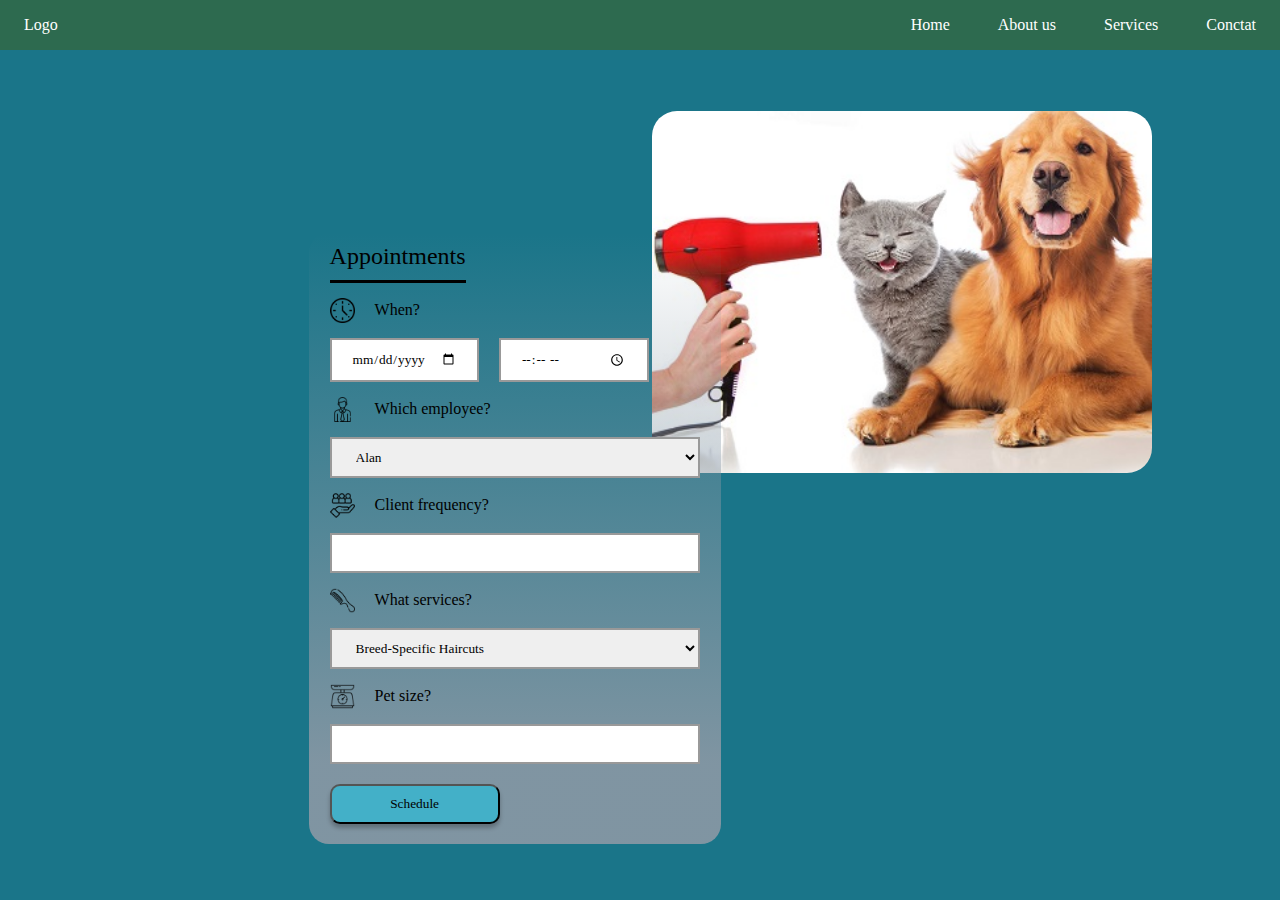
==== calendar/index.html @ 7d8e7fdd "Merge pull request #5 from Quangcaow/fixes" ====
<!DOCTYPE html>
<html lang="en">

<head>
    <meta charset="UTF-8">
    <meta http-equiv="X-UA-Compatible" content="IE=edge">
    <meta name="viewport" content="width=device-width, initial-scale=1.0">
    <title>Pet groomer</title>
    <link rel="stylesheet" href="../styles.css">
</head>

<body>
    
        <nav class="top-navbar">
            <div class="logo">Logo</div>
            <ul class="top-navbar-links">
                <li><a href="#">Home</a></li>
                <li><a href="#about-us">About us</a></li>
                <li><a href="#services">Services</a></li>
                <li><a href="#contact">Conctat</a></li>
            </ul>
        </nav>
    <section class="appointment">
        <div class="blocks">
            <div class="block1">
                <form action="">
                    <fieldset>
                        <legend>Appointments</legend>
                        <label for="when"><img src="../img/clock.png" alt="">When?</label>
                        <div>
                            <input type="date" name="when" min="2021-01-01" max="2035-31-12" required>
                            <input type="time" name="when" required>
                        </div>

                        <label for="employee"><img src="../img/employee.png" alt="">Which employee?</label>
                        <select name="employee" id="employee">
                            <option value="alan">Alan</option>
                            <option value="quang">Quang</option>
                            <option value="kameela">Kameela</option>
                            <option value="smaillimp">Smaillim</option>
                          </select>
                        <!-- <input type="text" name="employee"> -->

                        <label for="client"><img src="../img/target.png" alt="">Client frequency?</label>
                        <input type="text" name="client">

                        <label for="services"><img src="../img/hair-comb.png" alt="">What services?</label>
                        <select name="employee" id="service">
                            <option value="haircut">Breed-Specific Haircuts</option>
                            <option value="bath">Baths for every breed</option>
                            <option value="customise">Customized packages</option>
                            <option value="walk-in">Walk-In Services</option>
                        </select>
                        <!-- <input type="text" name="services"> -->

                        <label for="size"><img src="../img/weighing-machine.png" alt="">Pet size?</label>
                        <input type="text" name="size">
                    </fieldset>
                    <button type="submit">Schedule</button>
                </form>
            </div>

            <div class="block2">
                <img src="../img/pets-grooming.jpg" alt="">
            </div>

    </section>

    <script src="/scripts.js"></script>
</body>

</html>
---- styles.css ----
* {
  box-sizing: border-box;
  font-family: "Times New Roman", Times, serif;
  margin: 0;
  scroll-behavior: smooth;
  padding: 0;
}

header {
  background-color: rgb(255, 255, 255);
  display: flex;
  flex-direction: column;
  height: 100vh;
  text-align: center;
}

.top-navbar {
  align-items: center;
  background-color: rgb(45, 106, 79);
  display: flex;
  justify-content: space-between;
}

.top-navbar-links {
  display: flex;
  list-style: none;
}

.logo {
  color: rgb(255, 255, 255);
  padding: 1rem 1.5rem;
}

.top-navbar-links a {
  display: inline-block;
  color: rgb(255, 255, 255);
  padding: 1rem 1.5rem;
  text-decoration: none;
}

.top-navbar-links a:hover {
  background-color: rgb(255, 255, 255);
  border-radius: 10px;
  color: rgb(45, 106, 79);
}

h1 {
  margin: 5rem;
  margin-bottom: 1rem;
}

.cards {
  display: flex;
  flex-wrap: wrap;
  justify-content: space-around;
  text-align: center;
}

.card {
  flex: 0 0 calc(50% - 2em);
  background-color: rgb(182, 182, 116);
  border-radius: 15px;
  margin-top: 4rem;
  max-width: 300px;
  max-height: 350px;
}

.card-image {
  height: 350px;
  max-width: 300px;
  max-height: 350px;
  width: 300px;
}

html {
  background: #1a7589;
}

.appointment {
  display: flex;
  width: 100vw;
  justify-content: center;
  align-items: center;
  margin: 0 auto;
}

legend {
  font-size: 1.5rem;
  padding-top: 10px;
  padding-bottom: 10px;
  border-bottom: 3px solid black;
}

.blocks {
  display: grid;
  place-items: center;
}

.block2 {
  grid-column: 2 / span 2;
  grid-row: 1 / span 2;
  z-index: -1;
  width: 50%;
}

.block2 img {
  width: 500px;
  height: 100%;
  border-radius: 25px;
}

.block1 img {
  width: 25px;
  height: 25px;
}

.block1 {
  display: flex;
  flex-wrap: wrap;
  flex-direction: column;
  align-items: center;
  width: 40%;
  grid-column: 1 / span 2;
  grid-row: 2 / span 2;
  background: linear-gradient(
    180deg,
    rgba(250, 240, 240, 0) 0%,
    rgba(132, 150, 163, 0.96) 86.77%
  );
  border-radius: 20px;
}

form {
  width: 90%;
}

fieldset {
  border: none;
  display: flex;
  flex-wrap: wrap;
  justify-content: space-between;
  padding: 0;
  margin-bottom: 20px;
}

fieldset > * {
  flex: 1 0 20rem;
}

form div {
  display: flex;
  flex-wrap: wrap;
}

div input:nth-child(2) {
  width: 150px;
  margin-left: 20px;
}

input {
  padding: 10px 20px 10px 20px;
  border: 2px solid rgb(153, 153, 153);
}
select {
  padding: 10px 20px 10px 20px;
  border: 2px solid rgb(153, 153, 153);
}
label {
  display: flex;
  align-items: center;
  padding-top: 15px;
  padding-bottom: 15px;
}
label img {
  margin-right: 20px;
}

button {
  width: 170px;
  height: 40px;
  background: #43b0c8;
  box-shadow: 0px 4px 4px rgba(0, 0, 0, 0.25);
  border-radius: 10px;
  margin-bottom: 20px;
}

@media screen and (min-width: 60em) {
  .card {
    flex: 0 1 calc(50% - 2em);
  }
}

@media screen and (min-width: 40em) {
  .card {
    flex: 0 1 calc(100% - 2em);
  }
}
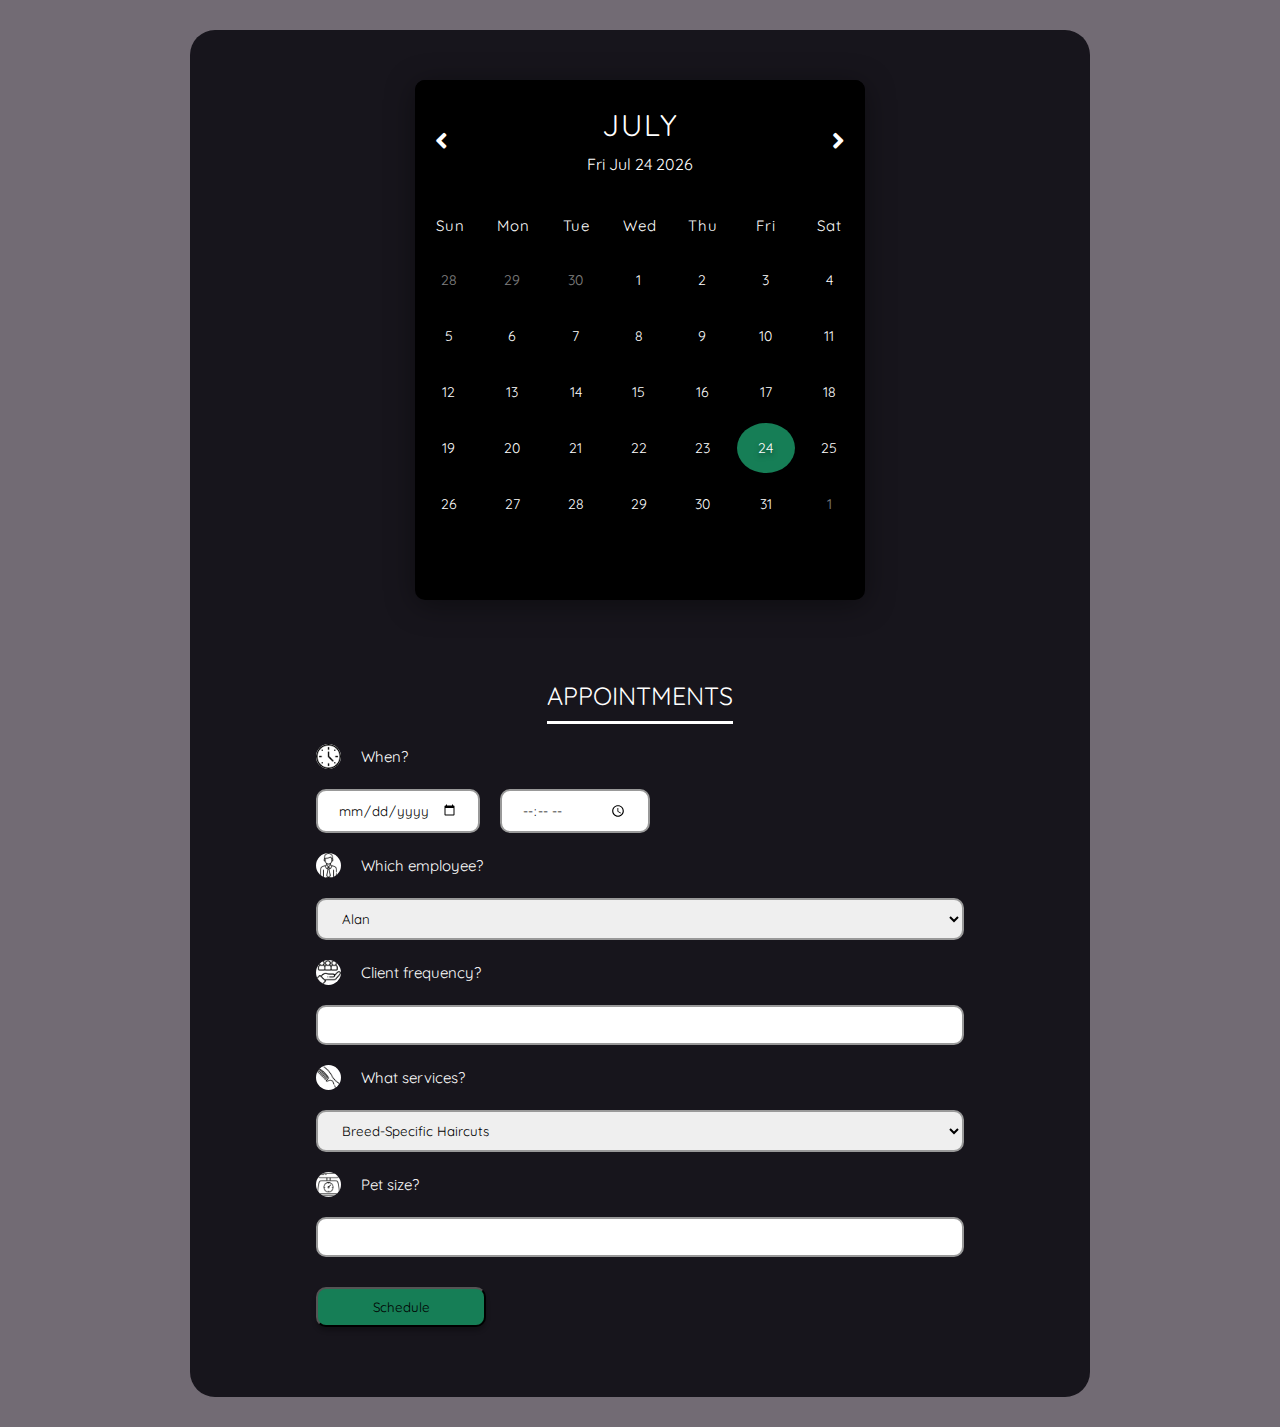
==== commit ad0a648e: "adding js file for calendar" ====
--- a/calendar/index.html
+++ b/calendar/index.html
@@ -2,71 +2,78 @@
 <html lang="en">
 
 <head>
-    <meta charset="UTF-8">
-    <meta http-equiv="X-UA-Compatible" content="IE=edge">
-    <meta name="viewport" content="width=device-width, initial-scale=1.0">
+    <meta charset="UTF-8" />
+    <meta name="viewport" content="width=device-width, initial-scale=1.0" />
     <title>Pet groomer</title>
-    <link rel="stylesheet" href="../styles.css">
+    <link rel="stylesheet" href="./styles.css">
+    <link rel="stylesheet" href="https://cdnjs.cloudflare.com/ajax/libs/font-awesome/5.13.0/css/all.min.css" />
+    <link href="https://fonts.googleapis.com/css2?family=Quicksand:wght@300;400;500;600;700&display=swap"
+        rel="stylesheet" />
 </head>
 
 <body>
-    
-        <nav class="top-navbar">
-            <div class="logo">Logo</div>
-            <ul class="top-navbar-links">
-                <li><a href="#">Home</a></li>
-                <li><a href="#about-us">About us</a></li>
-                <li><a href="#services">Services</a></li>
-                <li><a href="#contact">Conctat</a></li>
-            </ul>
-        </nav>
-    <section class="appointment">
-        <div class="blocks">
-            <div class="block1">
-                <form action="">
-                    <fieldset>
-                        <legend>Appointments</legend>
-                        <label for="when"><img src="../img/clock.png" alt="">When?</label>
-                        <div>
-                            <input type="date" name="when" min="2021-01-01" max="2035-31-12" required>
-                            <input type="time" name="when" required>
-                        </div>
+    <div class="container">
+        <div class="calendar">
+            <div class="month">
+                <i class="fas fa-angle-left prev"></i>
+                <div class="date">
+                    <h1></h1>
+                    <p></p>
+                </div>
+                <i class="fas fa-angle-right next"></i>
+            </div>
+            <div class="weekdays">
+                <div>Sun</div>
+                <div>Mon</div>
+                <div>Tue</div>
+                <div>Wed</div>
+                <div>Thu</div>
+                <div>Fri</div>
+                <div>Sat</div>
+            </div>
+            <div class="days"> </div>
+        </div>
 
-                        <label for="employee"><img src="../img/employee.png" alt="">Which employee?</label>
-                        <select name="employee" id="employee">
-                            <option value="alan">Alan</option>
-                            <option value="quang">Quang</option>
-                            <option value="kameela">Kameela</option>
-                            <option value="smaillimp">Smaillim</option>
-                          </select>
-                        <!-- <input type="text" name="employee"> -->
+        <div class="appoitment">
+            <form action="">
+                <fieldset>
+                    <legend>Appointments</legend>
+                    <label for="when"><img src="../img/clock.png" alt="">When?</label>
+                    <div>
+                        <input type="date" name="when" min="2021-01-01" max="2035-31-12" required>
+                        <input type="time" name="when" required>
+                    </div>
 
-                        <label for="client"><img src="../img/target.png" alt="">Client frequency?</label>
-                        <input type="text" name="client">
+                    <label for="employee"><img src="../img/employee.png" alt="">Which employee?</label>
+                    <select name="employee" id="employee">
+                        <option value="alan">Alan</option>
+                        <option value="quang">Quang</option>
+                        <option value="kameela">Kameela</option>
+                        <option value="smaillimp">Smaillim</option>
+                    </select>
+                    <!-- <input type="text" name="employee"> -->
 
-                        <label for="services"><img src="../img/hair-comb.png" alt="">What services?</label>
-                        <select name="employee" id="service">
-                            <option value="haircut">Breed-Specific Haircuts</option>
-                            <option value="bath">Baths for every breed</option>
-                            <option value="customise">Customized packages</option>
-                            <option value="walk-in">Walk-In Services</option>
-                        </select>
-                        <!-- <input type="text" name="services"> -->
+                    <label for="client"><img src="../img/target.png" alt="">Client frequency?</label>
+                    <input type="text" name="client">
 
-                        <label for="size"><img src="../img/weighing-machine.png" alt="">Pet size?</label>
-                        <input type="text" name="size">
-                    </fieldset>
-                    <button type="submit">Schedule</button>
-                </form>
-            </div>
+                    <label for="services"><img src="../img/hair-comb.png" alt="">What services?</label>
+                    <select name="employee" id="service">
+                        <option value="haircut">Breed-Specific Haircuts</option>
+                        <option value="bath">Baths for every breed</option>
+                        <option value="customise">Customized packages</option>
+                        <option value="walk-in">Walk-In Services</option>
+                    </select>
+                    <!-- <input type="text" name="services"> -->
 
-            <div class="block2">
-                <img src="../img/pets-grooming.jpg" alt="">
-            </div>
+                    <label for="size"><img src="../img/weighing-machine.png" alt="">Pet size?</label>
+                    <input type="text" name="size">
+                </fieldset>
+                <button type="submit">Schedule</button>
+            </form>
+        </div>
+    </div>
 
-    </section>
-
-    <script src="/scripts.js"></script>
+    <script src="scripts.js"></script>
 </body>
 
-</html>
+</html>--- a/calendar/styles.css
+++ b/calendar/styles.css
@@ -0,0 +1,215 @@
+* {
+  margin: 0;
+  padding: 0;
+  box-sizing: border-box;
+  font-family: "Quicksand", sans-serif;
+}
+
+html {
+  font-size: 62.5%;
+}
+
+body {
+  width: 95%;
+  max-width: 90rem;
+  margin: 3rem auto;
+  background-color: #726b74;
+}
+
+.container {
+  width: 100%;
+  /* height: 100vh; */
+  background-color: #17151c;
+  color: rgb(255, 255, 255);
+  display: flex;
+  justify-content: center;
+  align-items: center;
+  border-radius: 25px;
+  flex-direction: column;
+}
+
+.calendar {
+  width: 45rem;
+  height: 52rem;
+  background-color: #000000;
+  box-shadow: 0 0.5rem 3rem rgba(0, 0, 0, 0.4);
+  border-radius: 10px;
+  margin-top: 5rem;
+  margin-bottom: 2rem;
+}
+
+.month {
+  border-radius: 10px 10px 0 0;
+  width: 100%;
+  height: 12rem;
+  background-color: #000000;
+  display: flex;
+  justify-content: space-between;
+  align-items: center;
+  padding: 0 2rem;
+  text-align: center;
+  text-shadow: 0 0.3rem 0.5rem rgba(0, 0, 0, 0.5);
+}
+
+.month i {
+  font-size: 2.5rem;
+  cursor: pointer;
+}
+
+.month h1 {
+  font-size: 3rem;
+  font-weight: 400;
+  text-transform: uppercase;
+  letter-spacing: 0.2rem;
+  margin-bottom: 1rem;
+}
+
+.month p {
+  font-size: 1.6rem;
+}
+
+.weekdays {
+  width: 100%;
+  height: 5rem;
+  padding: 0 0.4rem;
+  display: flex;
+  align-items: center;
+}
+
+.weekdays div {
+  font-size: 1.5rem;
+  font-weight: 400;
+  letter-spacing: 0.1rem;
+  width: calc(44.2rem / 7);
+  display: flex;
+  justify-content: center;
+  align-items: center;
+  text-shadow: 0 0.3rem 0.5rem rgba(0, 0, 0, 0.5);
+}
+
+.days {
+  width: 100%;
+  display: flex;
+  flex-wrap: wrap;
+  padding: 0.2rem;
+}
+
+.days div {
+  font-size: 1.4rem;
+  margin: 0.3rem;
+  width: calc(40.2rem / 7);
+  height: 5rem;
+  display: flex;
+  justify-content: center;
+  align-items: center;
+  text-shadow: 0 0.3rem 0.5rem rgba(0, 0, 0, 0.5);
+  transition: background-color 0.2s;
+  border-radius: 50%;
+}
+
+.days div:hover:not(.today) {
+  background-color: #405c51;
+  border: 0.2rem solid #777;
+  cursor: pointer;
+}
+
+.prev-date,
+.next-date {
+  opacity: 0.5;
+}
+
+.today {
+  background-color: #167e56;
+}
+
+/* Appoitment */
+
+.appoitment {
+  margin-top: 50px;
+  margin-bottom: 50px;
+  display: flex;
+  width: 80%;
+  justify-content: center;
+  align-items: center;
+}
+
+legend {
+  font-size: 2.5rem;
+  padding-top: 10px;
+  padding-bottom: 10px;
+  border-bottom: 3px solid #ffffff;
+  margin: 0 auto;
+  text-transform: uppercase;
+}
+
+.appoitment img {
+  width: 25px;
+  height: 25px;
+}
+
+form {
+  width: 90%;
+}
+
+fieldset {
+  border: none;
+  display: flex;
+  flex-wrap: wrap;
+  justify-content: space-between;
+  padding: 0;
+  margin-bottom: 20px;
+}
+
+fieldset > * {
+  flex: 1 50rem;
+}
+
+form div {
+  display: flex;
+  flex-wrap: wrap;
+}
+
+div input:nth-child(2) {
+  width: 150px;
+  margin-left: 20px;
+}
+
+input {
+  padding: 10px 20px 10px 20px;
+  border: 2px solid rgb(153, 153, 153);
+  border-radius: 10px;
+}
+
+select {
+  padding: 10px 20px 10px 20px;
+  border: 2px solid rgb(153, 153, 153);
+  border-radius: 10px;
+}
+label {
+  display: flex;
+  align-items: center;
+  padding-top: 20px;
+  padding-bottom: 20px;
+  font-size: 1.5rem;
+}
+label img {
+  margin-right: 20px;
+  background-color: #ffffff;
+  border-radius: 50%;
+}
+
+button {
+  width: 170px;
+  height: 40px;
+  background: #167e56;
+  box-shadow: 0px 4px 4px rgba(0, 0, 0, 0.25);
+  border-radius: 10px;
+  margin-top: 10px;
+  margin-bottom: 20px;
+}
+
+button:hover {
+  background-color: #405c51;
+  border: 0.2rem solid #777;
+  cursor: pointer;
+}
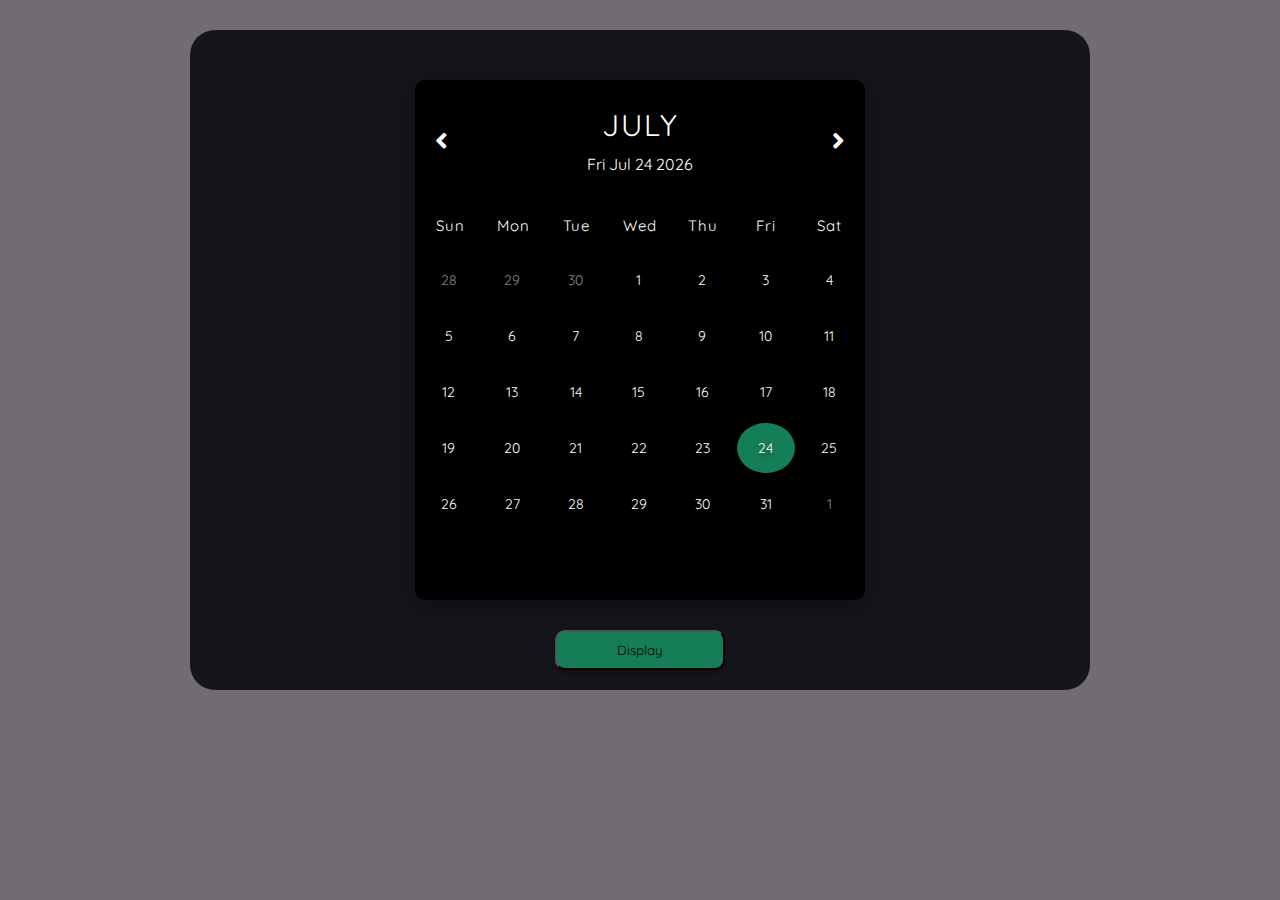
==== commit 6ff58245: "Display Pop-up form to insert the name, email and phone number" ====
--- a/calendar/index.html
+++ b/calendar/index.html
@@ -38,18 +38,21 @@
             <form action="">
                 <fieldset>
                     <legend>Appointments</legend>
-                    <label for="when"><img src="../img/clock.png" alt="">When?</label>
-                    <div>
-                        <input type="date" name="when" min="2021-01-01" max="2035-31-12" required>
-                        <input type="time" name="when" required>
-                    </div>
+                    <label for="name"><img src="../img/clock.png" alt="">Name</label>
+                    <input id="name" type="text" name="name" placeholder="Name" required>
 
+                    <label for="email"><img src="../img/clock.png" alt="">Email</label>
+                    <input id="email" type="email" name="email" placeholder="e.g.@email.e.g" required>
+
+                    <label for="phone"><img src="../img/clock.png" alt="">Phone</label>
+                    <input id="phone" type="tel" name="phone" pattern="0[0-9]{2} [0-9]{3} [0-9]{2} [0-9]{2}" placeholder="0xx xxx xx xx" required>
                     <label for="employee"><img src="../img/employee.png" alt="">Which employee?</label>
                     <select name="employee" id="employee">
                         <option value="alan">Alan</option>
                         <option value="quang">Quang</option>
                         <option value="kameela">Kameela</option>
                         <option value="smaillimp">Smaillim</option>
+                        <option value="smaillimp">Any</option>
                     </select>
                     <!-- <input type="text" name="employee"> -->
 
@@ -68,9 +71,13 @@
                     <label for="size"><img src="../img/weighing-machine.png" alt="">Pet size?</label>
                     <input type="text" name="size">
                 </fieldset>
-                <button type="submit">Schedule</button>
+                <div class="form-buttons">
+                    <button type="submit">Schedule</button>
+                    <button type="submit"><a href="/calendar/index.html">Go back</a></button>
+                </div>
             </form>
         </div>
+        <button class="btn">Display</button>
     </div>
 
     <script src="scripts.js"></script>
--- a/calendar/styles.css
+++ b/calendar/styles.css
@@ -122,7 +122,7 @@
   background-color: #167e56;
 }
 
-/* Appoitment */
+/* Appoitment form */
 
 .appoitment {
   margin-top: 50px;
@@ -131,6 +131,7 @@
   width: 80%;
   justify-content: center;
   align-items: center;
+  display: none;
 }
 
 legend {
@@ -149,6 +150,7 @@
 
 form {
   width: 90%;
+  margin: 0 auto;
 }
 
 fieldset {
@@ -161,7 +163,7 @@
 }
 
 fieldset > * {
-  flex: 1 50rem;
+  flex: 1 0 35rem;
 }
 
 form div {
@@ -198,14 +200,28 @@
   border-radius: 50%;
 }
 
+.form-buttons {
+  display: flex;
+  justify-content: space-between;
+}
+
 button {
   width: 170px;
   height: 40px;
-  background: #167e56;
+  background-color: #167e56;
   box-shadow: 0px 4px 4px rgba(0, 0, 0, 0.25);
   border-radius: 10px;
   margin-top: 10px;
   margin-bottom: 20px;
+}
+
+.form-buttons button:last-child {
+  background-color: rgb(238, 255, 0);
+}
+
+button a {
+  color: #000000;
+  text-decoration: none;
 }
 
 button:hover {
@@ -213,3 +229,10 @@
   border: 0.2rem solid #777;
   cursor: pointer;
 }
+
+@media screen and (min-width: 40em) {
+  .appoitment  {
+    width: 100%;
+  }
+}
+
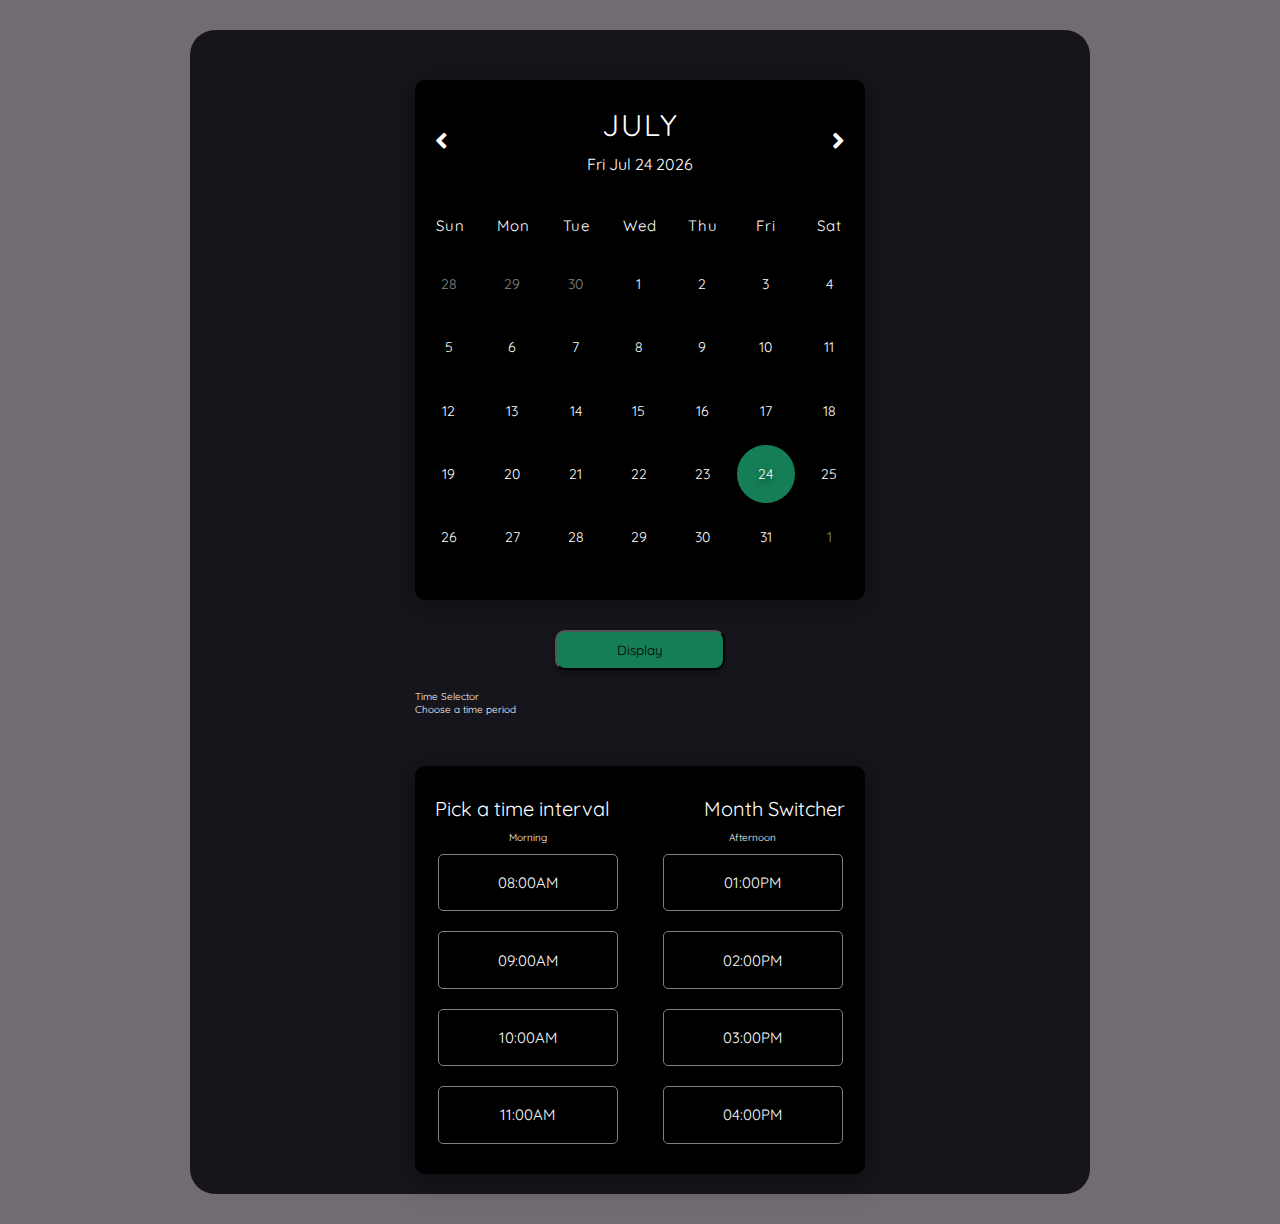
==== commit 7704446b: "Added the time picker" ====
--- a/calendar/index.html
+++ b/calendar/index.html
@@ -1,86 +1,169 @@
 <!DOCTYPE html>
 <html lang="en">
-
-<head>
+  <head>
     <meta charset="UTF-8" />
     <meta name="viewport" content="width=device-width, initial-scale=1.0" />
     <title>Pet groomer</title>
-    <link rel="stylesheet" href="./styles.css">
-    <link rel="stylesheet" href="https://cdnjs.cloudflare.com/ajax/libs/font-awesome/5.13.0/css/all.min.css" />
-    <link href="https://fonts.googleapis.com/css2?family=Quicksand:wght@300;400;500;600;700&display=swap"
-        rel="stylesheet" />
-</head>
+    <link rel="stylesheet" href="./styles.css" />
+    <link
+      rel="stylesheet"
+      href="https://cdnjs.cloudflare.com/ajax/libs/font-awesome/5.13.0/css/all.min.css"
+    />
+    <link
+      href="https://fonts.googleapis.com/css2?family=Quicksand:wght@300;400;500;600;700&display=swap"
+      rel="stylesheet"
+    />
+  </head>
 
-<body>
+  <body>
     <div class="container">
-        <div class="calendar">
-            <div class="month">
-                <i class="fas fa-angle-left prev"></i>
-                <div class="date">
-                    <h1></h1>
-                    <p></p>
-                </div>
-                <i class="fas fa-angle-right next"></i>
+      <div class="calendar">
+        <div class="month">
+          <i class="fas fa-angle-left prev"></i>
+          <div class="date">
+            <h1></h1>
+            <p></p>
+          </div>
+          <i class="fas fa-angle-right next"></i>
+        </div>
+        <div class="weekdays">
+          <div>Sun</div>
+          <div>Mon</div>
+          <div>Tue</div>
+          <div>Wed</div>
+          <div>Thu</div>
+          <div>Fri</div>
+          <div>Sat</div>
+        </div>
+        <div class="days"></div>
+      </div>
+
+      <div class="appoitment">
+        <form action="">
+          <fieldset>
+            <legend>Appointments</legend>
+            <label for="name"><img src="../img/clock.png" alt="" />Name</label>
+            <input
+              id="name"
+              type="text"
+              name="name"
+              placeholder="Name"
+              required
+            />
+
+            <label for="email"
+              ><img src="../img/clock.png" alt="" />Email</label
+            >
+            <input
+              id="email"
+              type="email"
+              name="email"
+              placeholder="e.g.@email.e.g"
+              required
+            />
+
+            <label for="phone"
+              ><img src="../img/clock.png" alt="" />Phone</label
+            >
+            <input
+              id="phone"
+              type="tel"
+              name="phone"
+              pattern="0[0-9]{2} [0-9]{3} [0-9]{2} [0-9]{2}"
+              placeholder="0xx xxx xx xx"
+              required
+            />
+            <label for="employee"
+              ><img src="../img/employee.png" alt="" />Which employee?</label
+            >
+            <select name="employee" id="employee">
+              <option value="alan">Alan</option>
+              <option value="quang">Quang</option>
+              <option value="kameela">Kameela</option>
+              <option value="smaillimp">Smaillim</option>
+              <option value="smaillimp">Any</option>
+            </select>
+            <!-- <input type="text" name="employee"> -->
+
+            <label for="client"
+              ><img src="../img/target.png" alt="" />Client frequency?</label
+            >
+            <input type="text" name="client" />
+
+            <label for="services"
+              ><img src="../img/hair-comb.png" alt="" />What services?</label
+            >
+            <select name="employee" id="service">
+              <option value="haircut">Breed-Specific Haircuts</option>
+              <option value="bath">Baths for every breed</option>
+              <option value="customise">Customized packages</option>
+              <option value="walk-in">Walk-In Services</option>
+            </select>
+            <!-- <input type="text" name="services"> -->
+
+            <label for="size"
+              ><img src="../img/weighing-machine.png" alt="" />Pet size?</label
+            >
+            <input type="text" name="size" />
+          </fieldset>
+          <div class="form-buttons">
+            <button type="submit">Schedule</button>
+            <button type="submit">
+              <a href="/calendar/index.html">Go back</a>
+            </button>
+          </div>
+        </form>
+      </div>
+      <button class="btn">Display</button>
+      <div class="time">
+        <p>Time Selector</p>
+        <p>Choose a time period</p>
+
+        <div class="time-picker">
+          <div class="time-picker__header">
+            <div class="time-picker__title">
+              <p>Pick a time interval</p>
             </div>
-            <div class="weekdays">
-                <div>Sun</div>
-                <div>Mon</div>
-                <div>Tue</div>
-                <div>Wed</div>
-                <div>Thu</div>
-                <div>Fri</div>
-                <div>Sat</div>
+            <div class="time-picker__month">
+              <p>Month Switcher</p>
             </div>
-            <div class="days"> </div>
+          </div>
+          <div class="time-picker__grid">
+            <div class="time-picker__column">
+              <p class="time-picker__morning">Morning</p>
+              <div class="time-picker__hour">
+                <p data-hour="8">08:00AM</p>
+              </div>
+              <div class="time-picker__hour">
+                <p data-hour="9">09:00AM</p>
+              </div>
+              <div class="time-picker__hour">
+                <p data-hour="10">10:00AM</p>
+              </div>
+              <div class="time-picker__hour">
+                <p data-hour="11">11:00AM</p>
+              </div>
+            </div>
+            <div class="time-picker__column">
+              <p class="time-picker__afternoon">Afternoon</p>
+              <div class="time-picker__hour">
+                <p data-hour="1">01:00PM</p>
+              </div>
+              <div class="time-picker__hour">
+                <p data-hour="2">02:00PM</p>
+              </div>
+              <div class="time-picker__hour">
+                <p data-hour="3">03:00PM</p>
+              </div>
+              <div class="time-picker__hour">
+                <p data-hour="4">04:00PM</p>
+              </div>
+            </div>
+          </div>
         </div>
-
-        <div class="appoitment">
-            <form action="">
-                <fieldset>
-                    <legend>Appointments</legend>
-                    <label for="name"><img src="../img/clock.png" alt="">Name</label>
-                    <input id="name" type="text" name="name" placeholder="Name" required>
-
-                    <label for="email"><img src="../img/clock.png" alt="">Email</label>
-                    <input id="email" type="email" name="email" placeholder="e.g.@email.e.g" required>
-
-                    <label for="phone"><img src="../img/clock.png" alt="">Phone</label>
-                    <input id="phone" type="tel" name="phone" pattern="0[0-9]{2} [0-9]{3} [0-9]{2} [0-9]{2}" placeholder="0xx xxx xx xx" required>
-                    <label for="employee"><img src="../img/employee.png" alt="">Which employee?</label>
-                    <select name="employee" id="employee">
-                        <option value="alan">Alan</option>
-                        <option value="quang">Quang</option>
-                        <option value="kameela">Kameela</option>
-                        <option value="smaillimp">Smaillim</option>
-                        <option value="smaillimp">Any</option>
-                    </select>
-                    <!-- <input type="text" name="employee"> -->
-
-                    <label for="client"><img src="../img/target.png" alt="">Client frequency?</label>
-                    <input type="text" name="client">
-
-                    <label for="services"><img src="../img/hair-comb.png" alt="">What services?</label>
-                    <select name="employee" id="service">
-                        <option value="haircut">Breed-Specific Haircuts</option>
-                        <option value="bath">Baths for every breed</option>
-                        <option value="customise">Customized packages</option>
-                        <option value="walk-in">Walk-In Services</option>
-                    </select>
-                    <!-- <input type="text" name="services"> -->
-
-                    <label for="size"><img src="../img/weighing-machine.png" alt="">Pet size?</label>
-                    <input type="text" name="size">
-                </fieldset>
-                <div class="form-buttons">
-                    <button type="submit">Schedule</button>
-                    <button type="submit"><a href="/calendar/index.html">Go back</a></button>
-                </div>
-            </form>
-        </div>
-        <button class="btn">Display</button>
+      </div>
     </div>
 
     <script src="scripts.js"></script>
-</body>
-
-</html>+  </body>
+</html>
--- a/calendar/styles.css
+++ b/calendar/styles.css
@@ -98,7 +98,7 @@
   font-size: 1.4rem;
   margin: 0.3rem;
   width: calc(40.2rem / 7);
-  height: 5rem;
+  height: calc(40.2rem / 7);
   display: flex;
   justify-content: center;
   align-items: center;
@@ -230,9 +230,63 @@
   cursor: pointer;
 }
 
+.time-picker {
+  display: flex;
+  flex-flow: column;
+  font-size: 3rem;
+  width: 45rem;
+  background-color: #000000;
+  margin-top: 5rem;
+  margin-bottom: 2rem;
+  box-shadow: rgba(0, 0, 0, 0.4) 0px 0.5rem 3rem;
+  border-radius: 10px;
+  padding: 2rem 0;
+}
+
+.time-picker__header {
+  display: flex;
+  flex-flow: row;
+  justify-content: space-between;
+  padding: 1rem 2rem;
+  font-size: 2rem;
+}
+
+.time-picker__title,
+.time-picker__month {
+  flex: 1 1 40%;
+}
+.time-picker__month {
+  text-align: right;
+}
+.time-picker__grid {
+  display: flex;
+}
+.time-picker__column {
+  flex: 1 1 45%;
+  display: flex;
+  flex-flow: column;
+  justify-content: center;
+  align-items: center;
+}
+.time-picker__morning,
+.time-picker__afternoon {
+  font-size: 10px;
+}
+.time-picker__hour {
+  width: 80%;
+  text-align: center;
+  margin: 10px;
+  border: solid 1px gray;
+  border-radius: 5px;
+  cursor: pointer;
+  height: calc(40.2rem / 7);
+  display: flex;
+  justify-content: center;
+  align-items: center;
+  font-size: 1.5rem;
+}
 @media screen and (min-width: 40em) {
-  .appoitment  {
+  .appoitment {
     width: 100%;
   }
 }
-
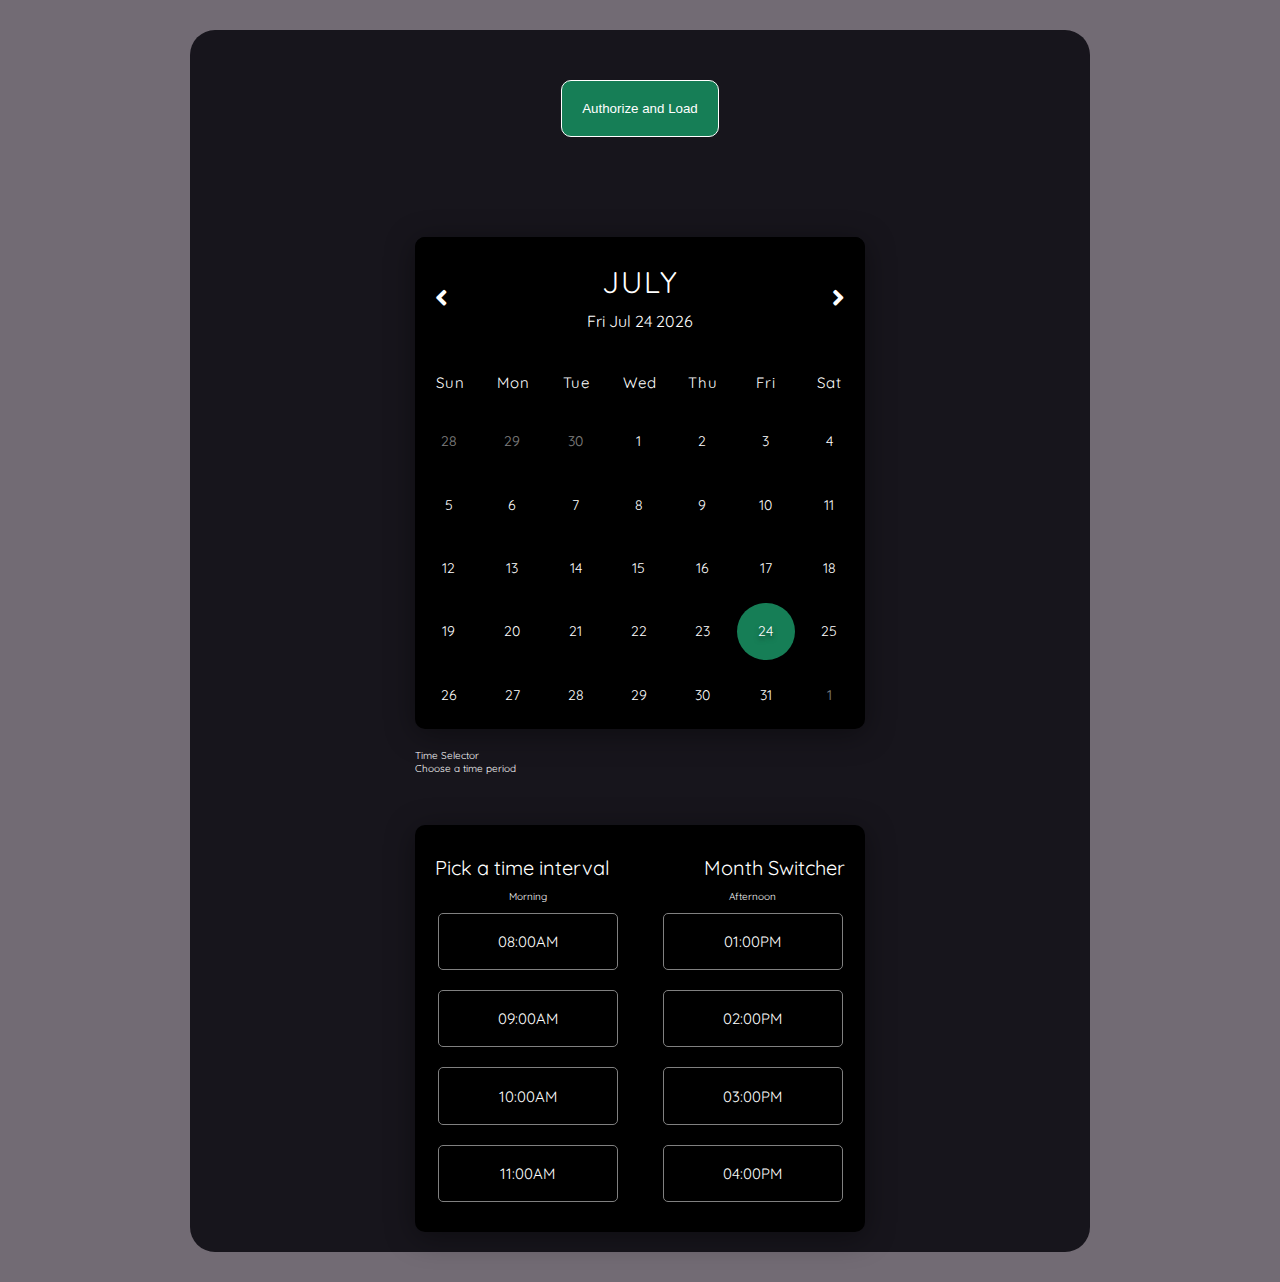
==== commit a1aba59d: "Merge pull request #13 from Quangcaow/feature-15" ====
--- a/calendar/index.html
+++ b/calendar/index.html
@@ -1,169 +1,145 @@
 <!DOCTYPE html>
 <html lang="en">
-  <head>
-    <meta charset="UTF-8" />
-    <meta name="viewport" content="width=device-width, initial-scale=1.0" />
-    <title>Pet groomer</title>
-    <link rel="stylesheet" href="./styles.css" />
-    <link
-      rel="stylesheet"
-      href="https://cdnjs.cloudflare.com/ajax/libs/font-awesome/5.13.0/css/all.min.css"
-    />
-    <link
-      href="https://fonts.googleapis.com/css2?family=Quicksand:wght@300;400;500;600;700&display=swap"
-      rel="stylesheet"
-    />
-  </head>
 
-  <body>
-    <div class="container">
-      <div class="calendar">
-        <div class="month">
-          <i class="fas fa-angle-left prev"></i>
-          <div class="date">
-            <h1></h1>
-            <p></p>
+<head>
+  <meta charset="UTF-8" />
+  <meta name="viewport" content="width=device-width, initial-scale=1.0" />
+  <title>Pet groomer</title>
+  <link rel="stylesheet" href="./styles.css" />
+  <link rel="stylesheet" href="https://cdnjs.cloudflare.com/ajax/libs/font-awesome/5.13.0/css/all.min.css" />
+  <link href="https://fonts.googleapis.com/css2?family=Quicksand:wght@300;400;500;600;700&display=swap"
+    rel="stylesheet" />
+</head>
+
+<body>
+  <div class="container">
+    <div class="button_container">
+      <button onclick="authenticate().then(loadClient)">
+        Authorize and Load
+      </button>
+    </div>
+    <div class="calendar">
+      <div class="month">
+        <i class="fas fa-angle-left prev"></i>
+        <div class="date">
+          <h1></h1>
+          <p></p>
+        </div>
+        <i class="fas fa-angle-right next"></i>
+      </div>
+      <div class="weekdays">
+        <div>Sun</div>
+        <div>Mon</div>
+        <div>Tue</div>
+        <div>Wed</div>
+        <div>Thu</div>
+        <div>Fri</div>
+        <div>Sat</div>
+      </div>
+      <div class="days"></div>
+    </div>
+
+    <div class="appoitment">
+      <form action="">
+        <fieldset>
+          <legend>Appointments</legend>
+          <label for="name"><img src="../img/clock.png" alt="" />Name</label>
+          <input id="name" type="text" name="name" placeholder="Name" required />
+
+          <label for="email"><img src="../img/clock.png" alt="" />Email</label>
+          <input id="email" type="email" name="email" placeholder="e.g.@email.e.g" required />
+
+
+          <label for="phone"><img src="../img/clock.png" alt="">Phone</label>
+
+
+          <input id="phone" type="tel" name="phone" pattern="0[0-9]{2} [0-9]{3} [0-9]{2} [0-9]{2}"
+            placeholder="0xx xxx xx xx" required>
+
+          <label for="employee"><img src="../img/employee.png" alt="">Which employee?</label>
+          <select name="employee" id="employee">
+            <option value="alan">Alan</option>
+            <option value="quang">Quang</option>
+            <option value="kameela">Kameela</option>
+            <option value="smaillimp">Smaillim</option>
+            <option value="smaillimp">Any</option>
+          </select>
+          <!-- <input type="text" name="employee"> -->
+
+
+          <label for="services"><img src="../img/hair-comb.png" alt="" />What services?</label>
+          <select name="employee" id="service">
+            <option value="haircut">Breed-Specific Haircuts</option>
+            <option value="bath">Baths for every breed</option>
+            <option value="customise">Customized packages</option>
+            <option value="walk-in">Walk-In Services</option>
+          </select>
+          <!-- <input type="text" name="services"> -->
+
+          <label for="size"><img src="../img/weighing-machine.png" alt="" />Pet size?</label>
+          <input type="text" name="size" />
+        </fieldset>
+        <div class="form-buttons">
+          <button type="submit">Schedule</button>
+          <button type="submit">
+            <a href="index.html">Go back</a>
+          </button>
+        </div>
+      </form>
+    </div>
+
+    <div class="time">
+      <p>Time Selector</p>
+      <p>Choose a time period</p>
+
+      <div class="time-picker">
+        <div class="time-picker__header">
+          <div class="time-picker__title">
+            <p>Pick a time interval</p>
           </div>
-          <i class="fas fa-angle-right next"></i>
+          <div class="time-picker__month">
+            <p>Month Switcher</p>
+          </div>
         </div>
-        <div class="weekdays">
-          <div>Sun</div>
-          <div>Mon</div>
-          <div>Tue</div>
-          <div>Wed</div>
-          <div>Thu</div>
-          <div>Fri</div>
-          <div>Sat</div>
-        </div>
-        <div class="days"></div>
-      </div>
-
-      <div class="appoitment">
-        <form action="">
-          <fieldset>
-            <legend>Appointments</legend>
-            <label for="name"><img src="../img/clock.png" alt="" />Name</label>
-            <input
-              id="name"
-              type="text"
-              name="name"
-              placeholder="Name"
-              required
-            />
-
-            <label for="email"
-              ><img src="../img/clock.png" alt="" />Email</label
-            >
-            <input
-              id="email"
-              type="email"
-              name="email"
-              placeholder="e.g.@email.e.g"
-              required
-            />
-
-            <label for="phone"
-              ><img src="../img/clock.png" alt="" />Phone</label
-            >
-            <input
-              id="phone"
-              type="tel"
-              name="phone"
-              pattern="0[0-9]{2} [0-9]{3} [0-9]{2} [0-9]{2}"
-              placeholder="0xx xxx xx xx"
-              required
-            />
-            <label for="employee"
-              ><img src="../img/employee.png" alt="" />Which employee?</label
-            >
-            <select name="employee" id="employee">
-              <option value="alan">Alan</option>
-              <option value="quang">Quang</option>
-              <option value="kameela">Kameela</option>
-              <option value="smaillimp">Smaillim</option>
-              <option value="smaillimp">Any</option>
-            </select>
-            <!-- <input type="text" name="employee"> -->
-
-            <label for="client"
-              ><img src="../img/target.png" alt="" />Client frequency?</label
-            >
-            <input type="text" name="client" />
-
-            <label for="services"
-              ><img src="../img/hair-comb.png" alt="" />What services?</label
-            >
-            <select name="employee" id="service">
-              <option value="haircut">Breed-Specific Haircuts</option>
-              <option value="bath">Baths for every breed</option>
-              <option value="customise">Customized packages</option>
-              <option value="walk-in">Walk-In Services</option>
-            </select>
-            <!-- <input type="text" name="services"> -->
-
-            <label for="size"
-              ><img src="../img/weighing-machine.png" alt="" />Pet size?</label
-            >
-            <input type="text" name="size" />
-          </fieldset>
-          <div class="form-buttons">
-            <button type="submit">Schedule</button>
-            <button type="submit">
-              <a href="/calendar/index.html">Go back</a>
-            </button>
-          </div>
-        </form>
-      </div>
-      <button class="btn">Display</button>
-      <div class="time">
-        <p>Time Selector</p>
-        <p>Choose a time period</p>
-
-        <div class="time-picker">
-          <div class="time-picker__header">
-            <div class="time-picker__title">
-              <p>Pick a time interval</p>
+        <div class="time-picker__grid">
+          <div class="time-picker__column">
+            <p class="time-picker__morning">Morning</p>
+            <div class="time-picker__hour">
+              <p data-hour="8">08:00AM</p>
             </div>
-            <div class="time-picker__month">
-              <p>Month Switcher</p>
+            <div class="time-picker__hour">
+              <p data-hour="9">09:00AM</p>
+            </div>
+            <div class="time-picker__hour">
+              <p data-hour="10">10:00AM</p>
+            </div>
+            <div class="time-picker__hour">
+              <p data-hour="11">11:00AM</p>
             </div>
           </div>
-          <div class="time-picker__grid">
-            <div class="time-picker__column">
-              <p class="time-picker__morning">Morning</p>
-              <div class="time-picker__hour">
-                <p data-hour="8">08:00AM</p>
-              </div>
-              <div class="time-picker__hour">
-                <p data-hour="9">09:00AM</p>
-              </div>
-              <div class="time-picker__hour">
-                <p data-hour="10">10:00AM</p>
-              </div>
-              <div class="time-picker__hour">
-                <p data-hour="11">11:00AM</p>
-              </div>
+          <div class="time-picker__column">
+            <p class="time-picker__afternoon">Afternoon</p>
+            <div class="time-picker__hour">
+              <p data-hour="13">01:00PM</p>
             </div>
-            <div class="time-picker__column">
-              <p class="time-picker__afternoon">Afternoon</p>
-              <div class="time-picker__hour">
-                <p data-hour="1">01:00PM</p>
-              </div>
-              <div class="time-picker__hour">
-                <p data-hour="2">02:00PM</p>
-              </div>
-              <div class="time-picker__hour">
-                <p data-hour="3">03:00PM</p>
-              </div>
-              <div class="time-picker__hour">
-                <p data-hour="4">04:00PM</p>
-              </div>
+            <div class="time-picker__hour">
+              <p data-hour="14">02:00PM</p>
+            </div>
+            <div class="time-picker__hour">
+              <p data-hour="15">03:00PM</p>
+            </div>
+            <div class="time-picker__hour">
+              <p data-hour="16">04:00PM</p>
             </div>
           </div>
         </div>
+
       </div>
     </div>
+  </div>
+  <script src="https://apis.google.com/js/api.js"></script>
+  <script src="./google_api.js"></script>
+  <script src="scripts.js"></script>
+</body>
 
-    <script src="scripts.js"></script>
-  </body>
-</html>
+</html>--- a/calendar/styles.css
+++ b/calendar/styles.css
@@ -30,7 +30,7 @@
 
 .calendar {
   width: 45rem;
-  height: 52rem;
+  /* height: 52rem; */
   background-color: #000000;
   box-shadow: 0 0.5rem 3rem rgba(0, 0, 0, 0.4);
   border-radius: 10px;
@@ -125,9 +125,11 @@
 /* Appoitment form */
 
 .appoitment {
+  position: absolute;
+  background-color: #cfccccaf;
   margin-top: 50px;
   margin-bottom: 50px;
-  display: flex;
+  /* display: flex; */
   width: 80%;
   justify-content: center;
   align-items: center;
@@ -163,7 +165,7 @@
 }
 
 fieldset > * {
-  flex: 1 0 35rem;
+  flex: 1 45rem;
 }
 
 form div {
@@ -285,8 +287,41 @@
   align-items: center;
   font-size: 1.5rem;
 }
-@media screen and (min-width: 40em) {
+
+.button_container {
+  padding: 50px;
+}
+.button_container button {
+  all: revert;
+  height: calc(40.2rem / 7);
+  padding: 10px 20px;
+  border-radius: 10px;
+  cursor: pointer;
+  color: #fff;
+  background-color: #167e56;
+  border: 1px solid white;
+  transition: background-color 0.3s;
+}
+.button_container button:hover {
+  background-color: rgb(22, 67, 126);
+}
+.current {
+  background-color: #167e5642;
+}
+.booked {
+  background-color: #726b74;
+  cursor: auto;
+}
+
+@media screen and (max-width: 440px) {
   .appoitment {
     width: 100%;
   }
-}
+  body {
+    width: 100%;
+  }
+
+  html {
+    font-size: 43% !important;
+  }
+}
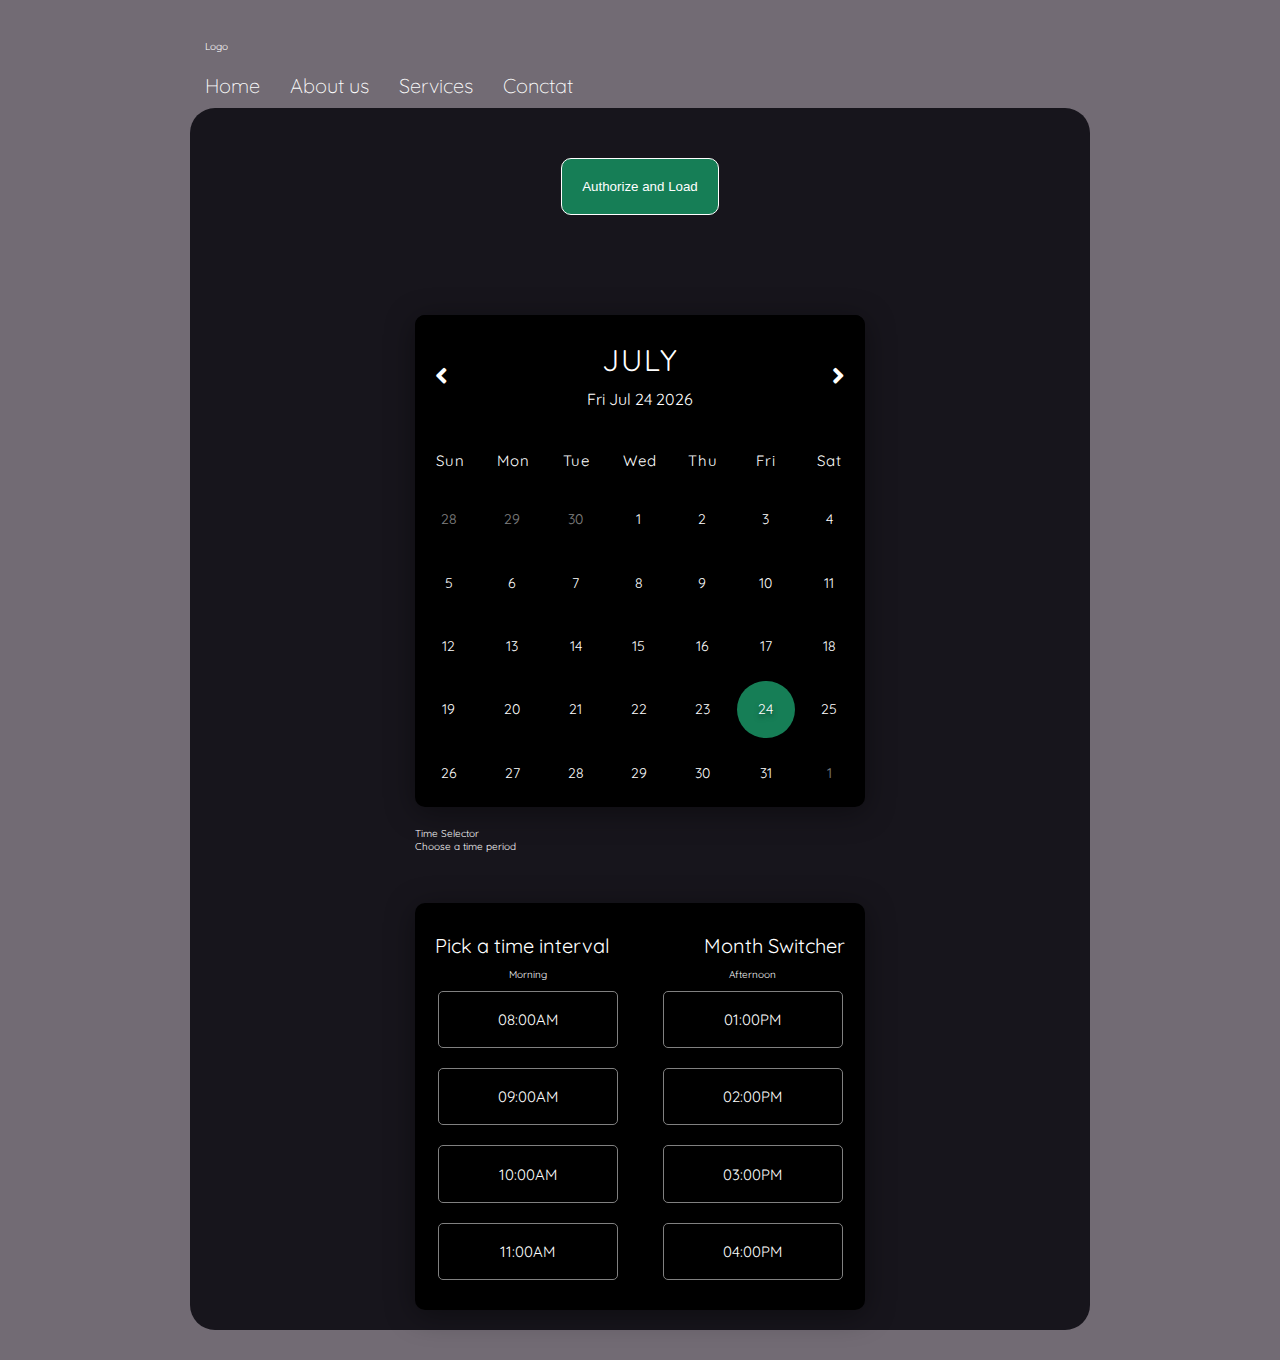
==== commit d266e8f2: "fixing js file" ====
--- a/calendar/index.html
+++ b/calendar/index.html
@@ -12,6 +12,18 @@
 </head>
 
 <body>
+
+  <nav class="top-navbar">
+    <div class="logo">Logo</div>
+    <ul class="top-navbar-links">
+      <li><a href="../index.html">Home</a></li>
+      <li><a href="#about-us">About us</a></li>
+      <li><a href="#about-us">Services</a></li>
+      <li><a href="#contact">Conctat</a></li>
+    </ul>
+  </nav>
+
+
   <div class="container">
     <div class="button_container">
       <button onclick="authenticate().then(loadClient)">
@@ -81,8 +93,8 @@
         </fieldset>
         <div class="form-buttons">
           <button type="submit">Schedule</button>
-          <button type="submit">
-            <a href="index.html">Go back</a>
+          <button id="btn" type="button">
+            Go back
           </button>
         </div>
       </form>
@@ -142,4 +154,6 @@
   <script src="scripts.js"></script>
 </body>
 
+
+
 </html>--- a/calendar/styles.css
+++ b/calendar/styles.css
@@ -27,6 +27,43 @@
   border-radius: 25px;
   flex-direction: column;
 }
+
+/* nav bar */
+top-navbar {
+  align-items: center;
+  background-color: #17151c;
+  border-radius: 10px;
+  display: flex;
+  justify-content: space-between;
+  margin-bottom: 1rem;
+}
+
+.top-navbar-links {
+  display: flex;
+  list-style: none;
+}
+
+.logo {
+  color: rgb(255, 255, 255);
+  padding: 1rem 1.5rem;
+}
+
+.top-navbar-links a {
+  font-size: 2rem;
+  font-weight: 300;
+  display: inline-block;
+  color: rgb(255, 255, 255);
+  padding: 1rem 1.5rem;
+  text-decoration: none;
+}
+
+.top-navbar-links a:hover {
+  background-color: rgba(255, 255, 255, 0.884);
+  border-radius: 10px;
+  color: rgb(0, 0, 0);
+}
+
+/*calendar  */
 
 .calendar {
   width: 45rem;
@@ -126,11 +163,11 @@
 
 .appoitment {
   position: absolute;
-  background-color: #cfccccaf;
+  background-color: #5e5e5e;
   margin-top: 50px;
   margin-bottom: 50px;
   /* display: flex; */
-  width: 80%;
+  width: 50%;
   justify-content: center;
   align-items: center;
   display: none;
@@ -151,7 +188,7 @@
 }
 
 form {
-  width: 90%;
+  width: 70%;
   margin: 0 auto;
 }
 
@@ -198,8 +235,8 @@
 }
 label img {
   margin-right: 20px;
-  background-color: #ffffff;
-  border-radius: 50%;
+  /* background-color: #ffffff; */
+  /* border-radius: 50%; */
 }
 
 .form-buttons {
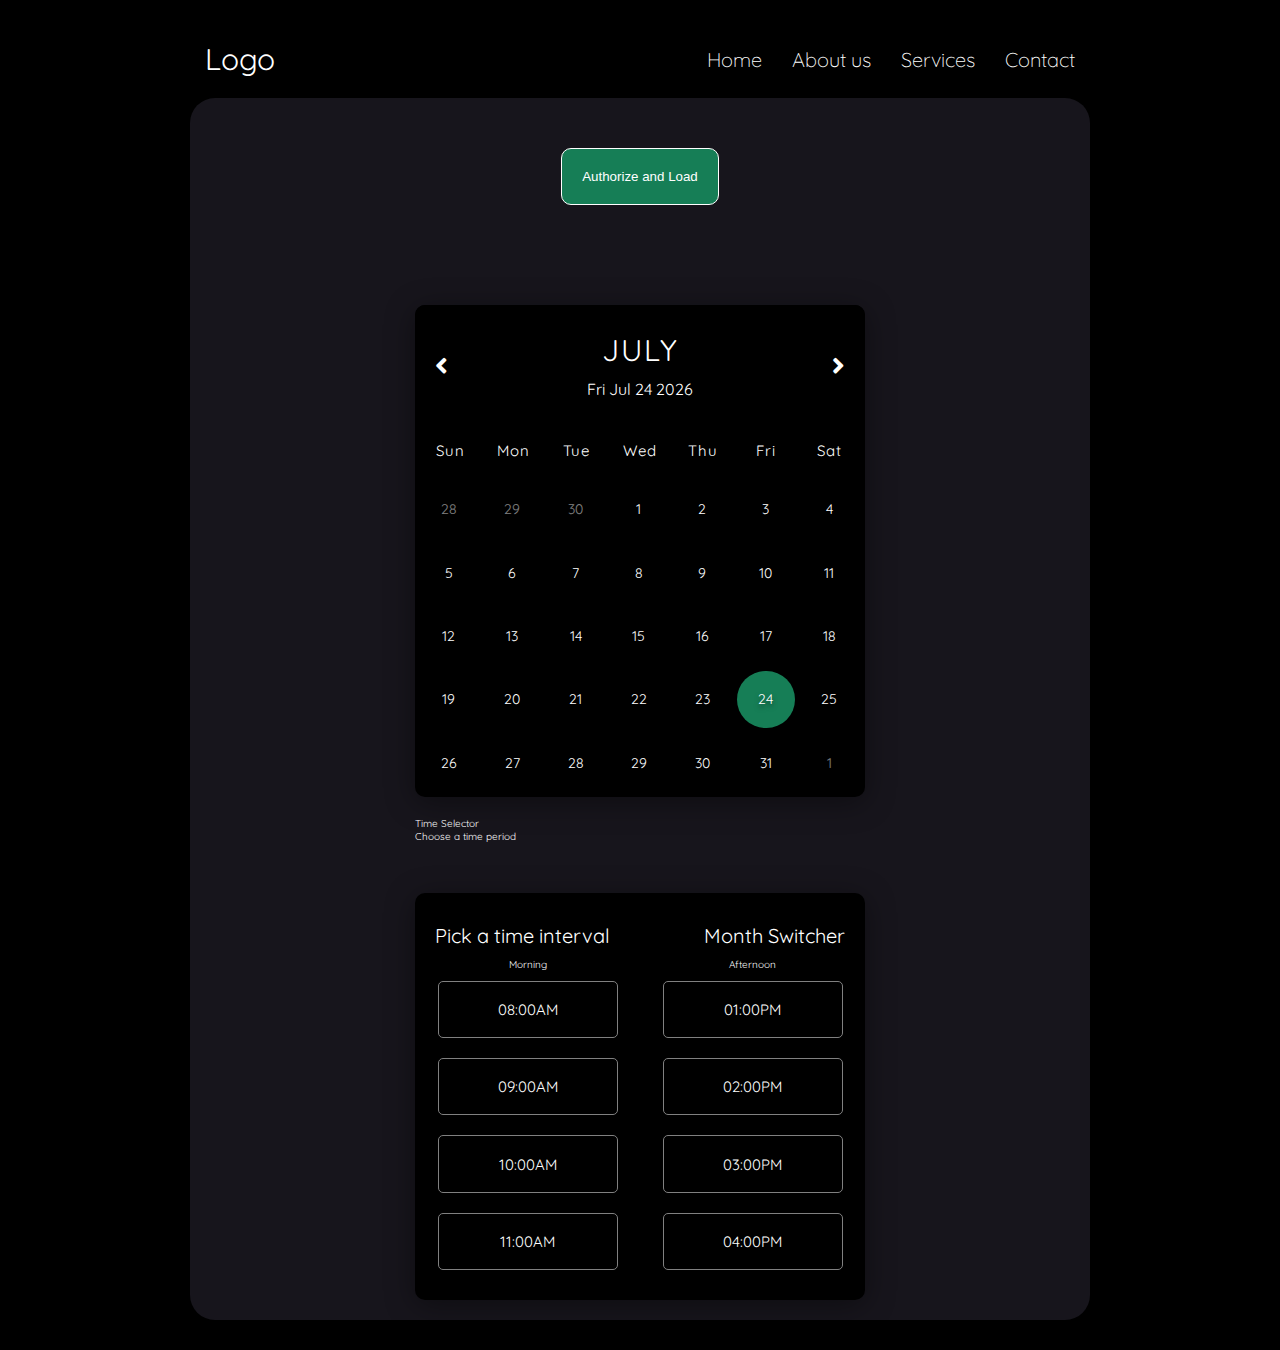
==== commit bb686724: "Merge pull request #15 from Quangcaow/feature-18" ====
--- a/calendar/index.html
+++ b/calendar/index.html
@@ -14,13 +14,21 @@
 <body>
 
   <nav class="top-navbar">
+
     <div class="logo">Logo</div>
+
     <ul class="top-navbar-links">
-      <li><a href="../index.html">Home</a></li>
-      <li><a href="#about-us">About us</a></li>
-      <li><a href="#about-us">Services</a></li>
-      <li><a href="#contact">Conctat</a></li>
+      <li><a class="item" href="../index.html">Home</a></li>
+      <li><a class="item" href="../index.html">About us</a></li>
+      <li><a class="item" href="../index.html">Services</a></li>
+      <li><a class="item" href="../index.html">Contact</a></li>
     </ul>
+
+    <button class="hamburger">
+      <img class="menuIcon" src="../img/Hamber.png" alt="" width="35" height="35">
+      <img class="cancelIcon" src="../img/cancel.png" alt="" width="35" height="35">
+    </button>
+
   </nav>
 
 
@@ -55,14 +63,14 @@
       <form action="">
         <fieldset>
           <legend>Appointments</legend>
-          <label for="name"><img src="../img/clock.png" alt="" />Name</label>
+          <label for="name"><img src="../img/name-50.png" alt="" />Name</label>
           <input id="name" type="text" name="name" placeholder="Name" required />
 
-          <label for="email"><img src="../img/clock.png" alt="" />Email</label>
+          <label for="email"><img src="../img/email-64.png" alt="" />Email</label>
           <input id="email" type="email" name="email" placeholder="e.g.@email.e.g" required />
 
 
-          <label for="phone"><img src="../img/clock.png" alt="">Phone</label>
+          <label for="phone"><img src="../img/phone-50.png" alt="">Phone</label>
 
 
           <input id="phone" type="tel" name="phone" pattern="0[0-9]{2} [0-9]{3} [0-9]{2} [0-9]{2}"
@@ -152,6 +160,7 @@
   <script src="https://apis.google.com/js/api.js"></script>
   <script src="./google_api.js"></script>
   <script src="scripts.js"></script>
+
 </body>
 
 
--- a/calendar/styles.css
+++ b/calendar/styles.css
@@ -6,6 +6,7 @@
 }
 
 html {
+  background-color: #000000;
   font-size: 62.5%;
 }
 
@@ -13,7 +14,6 @@
   width: 95%;
   max-width: 90rem;
   margin: 3rem auto;
-  background-color: #726b74;
 }
 
 .container {
@@ -29,10 +29,8 @@
 }
 
 /* nav bar */
-top-navbar {
-  align-items: center;
-  background-color: #17151c;
-  border-radius: 10px;
+.top-navbar {
+  align-items: center;
   display: flex;
   justify-content: space-between;
   margin-bottom: 1rem;
@@ -45,20 +43,21 @@
 
 .logo {
   color: rgb(255, 255, 255);
+  font-size: 3rem;
   padding: 1rem 1.5rem;
 }
 
 .top-navbar-links a {
+  color: rgb(255, 255, 255);
+  display: inline-block;
   font-size: 2rem;
   font-weight: 300;
-  display: inline-block;
-  color: rgb(255, 255, 255);
   padding: 1rem 1.5rem;
   text-decoration: none;
 }
 
 .top-navbar-links a:hover {
-  background-color: rgba(255, 255, 255, 0.884);
+  background-color: rgba(255, 255, 255, 0.459);
   border-radius: 10px;
   color: rgb(0, 0, 0);
 }
@@ -350,6 +349,10 @@
   cursor: auto;
 }
 
+.hamburger {
+  display: none;
+}
+
 @media screen and (max-width: 440px) {
   .appoitment {
     width: 100%;
@@ -362,3 +365,60 @@
     font-size: 43% !important;
   }
 }
+
+@media only screen and (max-width: 550px) {
+  nav ul li a:hover {
+    text-decoration: underline;
+  }
+  .hamburger {
+    display: flex;
+    margin: 0;
+    position: fixed;
+    z-index: 100;
+    top: 3rem;
+    right: 2rem;
+    padding: 3px;
+    cursor: pointer;
+    opacity: 0.8;
+    width: auto;
+    height: auto;
+  }
+
+  nav ul li {
+    margin: 3rem auto;
+  }
+
+  nav ul {
+    position: fixed;
+    margin: 0;
+    padding: 0;
+    display: flex;
+    flex-direction: column;
+    align-items: center;
+    width: 100vw;
+    height: 100vh;
+    transform: translateY(-100%);
+    transition: transform 0.5s;
+    top: 0;
+    left: 0;
+    right: 0;
+    bottom: 0;
+    z-index: 99;
+    background: #030303;
+  }
+
+  nav ul li a {
+    display: flex;
+    align-items: center;
+    font-size: 1.5rem;
+    color: #fff;
+  }
+
+  .cancelIcon {
+    display: none;
+  }
+
+  .showMenu {
+    transform: translateY(0);
+  }
+}
